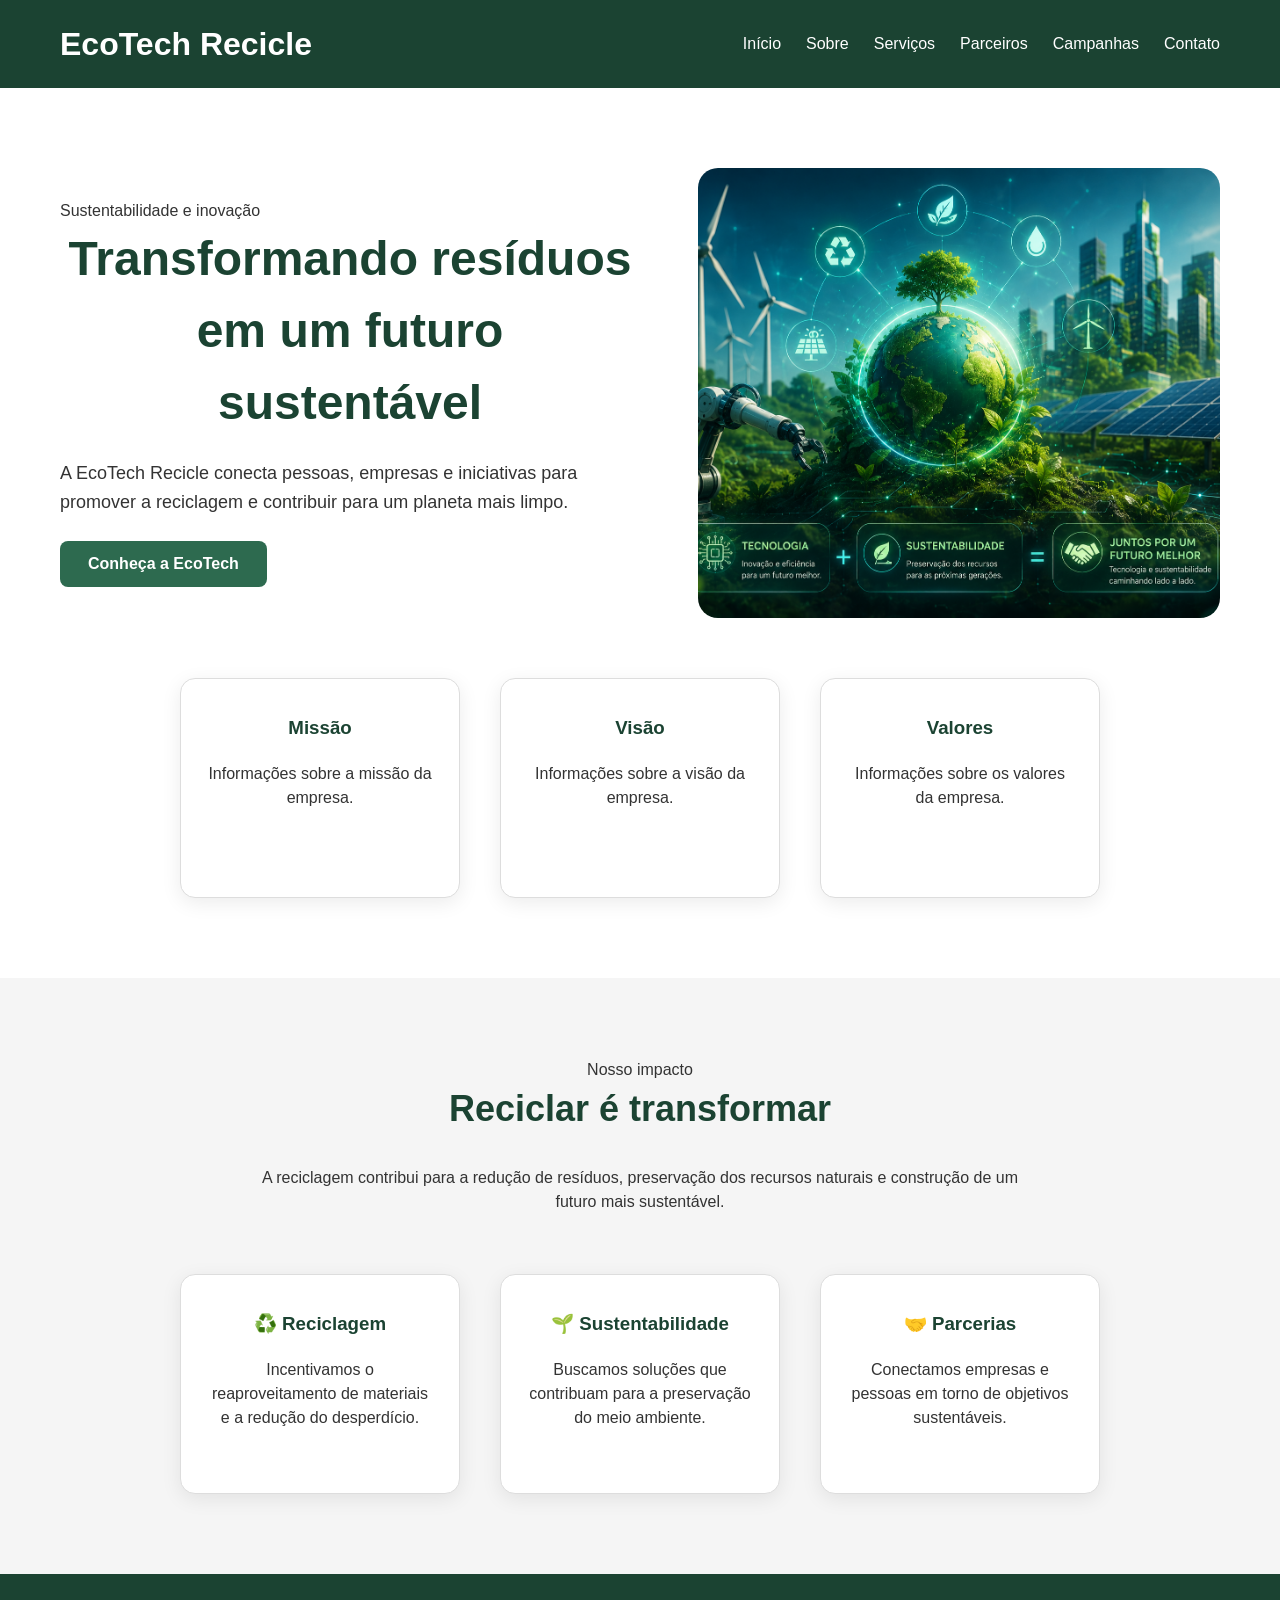
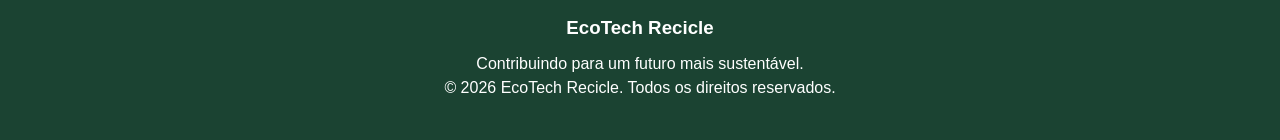
==== index.html @ 3d6a29d0 "Primeira versão do EcoTech" ====
<!DOCTYPE html>
<html lang="pt-BR">

<head>

    <meta charset="UTF-8">

    <meta name="viewport" content="width=device-width, initial-scale=1.0">

    <title>EcoTech Recicle</title>

    <link rel="stylesheet" href="style.css">

</head>

<body>

    <!-- =========================
         HEADER
    ========================== -->

    <header>

        <h1>EcoTech Recicle</h1>

        <nav>

            <a href="index.html">Início</a>

            <a href="sobre.html">Sobre</a>

            <a href="servicos.html">Serviços</a>

            <a href="parceiros.html">Parceiros</a>

            <a href="campanhas.html">Campanhas</a>

            <a href="contato.html">Contato</a>

        </nav>

    </header>


    <!-- =========================
         CONTEÚDO PRINCIPAL
    ========================== -->

    <main>

        <!-- HERO -->

        <section id="hero">

            <div class="hero-content">

                <div class="hero-text">

                    <span class="hero-subtitle">
                        Sustentabilidade e inovação
                    </span>

                    <h2>
                        Transformando resíduos em um futuro sustentável
                    </h2>

                    <p>
                        A EcoTech Recicle conecta pessoas, empresas e
                        iniciativas para promover a reciclagem e contribuir
                        para um planeta mais limpo.
                    </p>

                    <button id="btn-info">
                        Conheça a EcoTech
                    </button>

                </div>


                <div class="hero-image">

                    <img
                        src="img/base1.png"
                        alt="Materiais recicláveis e sustentabilidade"
                    >

                </div>

            </div>


            <div id="info-cards" class="cards">

                <div class="card">

                    <h3>Missão</h3>

                    <p>
                        Informações sobre a missão da empresa.
                    </p>

                </div>


                <div class="card">

                    <h3>Visão</h3>

                    <p>
                        Informações sobre a visão da empresa.
                    </p>

                </div>


                <div class="card">

                    <h3>Valores</h3>

                    <p>
                        Informações sobre os valores da empresa.
                    </p>

                </div>

            </div>

        </section>

        <section id="impact">

            <span class="hero-subtitle">
                Nosso impacto
            </span>

            <h2>
                Reciclar é transformar
            </h2>

            <p>
                A reciclagem contribui para a redução de resíduos,
                preservação dos recursos naturais e construção de
                um futuro mais sustentável.
            </p>

            <div class="cards">

                <div class="card">

                    <h3>♻️ Reciclagem</h3>

                    <p>
                        Incentivamos o reaproveitamento de materiais
                        e a redução do desperdício.
                    </p>

                </div>


                <div class="card">

                    <h3>🌱 Sustentabilidade</h3>

                    <p>
                        Buscamos soluções que contribuam para a
                        preservação do meio ambiente.
                    </p>

                </div>


                <div class="card">

                    <h3>🤝 Parcerias</h3>

                    <p>
                        Conectamos empresas e pessoas em torno de
                        objetivos sustentáveis.
                    </p>

                </div>

            </div>

        </section>

    </main>


    <!-- =========================
         FOOTER
    ========================== -->

    <footer>

        <h3>EcoTech Recicle</h3>

        <p>
            Contribuindo para um futuro mais sustentável.
        </p>

        <p>
            © 2026 EcoTech Recicle.
            Todos os direitos reservados.
        </p>

    </footer>


    <script src="script.js"></script>

</body>

</html>
---- style.css ----
/* =========================
   CONFIGURAÇÕES GERAIS
========================= */

* {
    margin: 0;
    padding: 0;
    box-sizing: border-box;
}

:root {
    --verde-escuro: #1b4332;
    --verde: #2d6a4f;
    --verde-claro: #52b788;

    --branco: #ffffff;
    --cinza-claro: #f5f5f5;
    --cinza: #dddddd;
    --texto: #333333;
}

html {
    scroll-behavior: smooth;
}

body {
    font-family: Arial, Helvetica, sans-serif;
    color: var(--texto);
    background: var(--branco);
    line-height: 1.5;
}


/* =========================
   HEADER
========================= */

header {
    display: flex;
    justify-content: space-between;
    align-items: center;

    padding: 20px 60px;

    background: var(--verde-escuro);
}

header h1 {
    color: var(--branco);
}

nav {
    display: flex;
    gap: 25px;
}

nav a {
    text-decoration: none;
    color: var(--branco);

    transition: 0.3s;
}

nav a:hover {
    color: var(--verde-claro);
}


/* =========================
   HERO
========================= */

#hero {
    padding: 80px 60px;
}

.hero-content {
    display: flex;
    justify-content: space-between;
    align-items: center;

    gap: 50px;
    margin-bottom: 60px;
}

.hero-text {
    width: 50%;
}

.hero-text h2 {
    font-size: 48px;
    color: var(--verde-escuro);

    margin-bottom: 20px;
}

.hero-text p {
    font-size: 18px;
    line-height: 1.6;
}

.hero-image {
    width: 45%;
    height: 450px;

    overflow: hidden;
    border-radius: 20px;
}

.hero-image img {
    width: 100%;
    height: 100%;

    object-fit: cover;
    display: block;
}

#impact {
    background: var(--cinza-claro);

    text-align: center;
}

#impact > p {
    margin-bottom: 20px;
}


/* =========================
   BOTÕES
========================= */

button {
    padding: 12px 25px;

    border: none;
    border-radius: 8px;

    background: var(--verde);
    color: var(--branco);

    font-size: 16px;

    cursor: pointer;

    transition: 0.3s;
}

button:hover {
    background: var(--verde-escuro);
}

#btn-info {
    margin-top: 25px;

    padding: 14px 28px;

    border: none;

    border-radius: 8px;

    background: var(--verde);

    color: var(--branco);

    font-size: 16px;

    font-weight: bold;

    cursor: pointer;

    transition: 0.3s;
}

#btn-info:hover {
    background: var(--verde-escuro);

    transform: translateY(-2px);
}

/* =========================
   CARDS
========================= */

.cards {
    display: flex;
    justify-content: center;

    gap: 40px;

    margin-top: 60px;
}

.card {
    width: 280px;
    min-height: 220px;

    padding: 35px 25px;

    background: var(--branco);

    border: 1px solid var(--cinza);

    border-radius: 15px;

    text-align: center;

    box-shadow: 0 5px 20px rgba(0, 0, 0, 0.08);

    transition: 0.3s;
}

.card:hover {
    transform: translateY(-8px);

    box-shadow: 0 10px 25px rgba(0, 0, 0, 0.12);
}

.card h3 {
    color: var(--verde-escuro);

    margin-bottom: 20px;
}

.card p {
    line-height: 1.5;
}


/* =========================
   SEÇÕES DAS PÁGINAS
========================= */

section {
    padding: 80px 60px;
}

section h2 {
    text-align: center;

    color: var(--verde-escuro);

    font-size: 36px;

    margin-bottom: 30px;
}

section > p {
    max-width: 800px;

    margin: 0 auto;

    text-align: center;
}

/* =========================
   MAIN
========================= */

main {
    min-height: 70vh;
}

/* =========================
   FOOTER
========================= */

footer {
    padding: 40px 60px;

    background: var(--verde-escuro);

    color: var(--branco);

    text-align: center;
}

footer h3 {
    margin-bottom: 10px;
}

/* =========================
   RESPONSIVIDADE
========================= */

@media (max-width: 768px) {

    header {
        flex-direction: column;

        gap: 20px;

        padding: 20px;
    }

    nav {
        flex-wrap: wrap;

        justify-content: center;

        gap: 15px;
    }


    #hero {
        padding: 50px 20px;
    }

    .hero-content {
        flex-direction: column;
    }

    .hero-text {
        width: 100%;

        text-align: center;
    }

    .hero-text h2 {
        font-size: 36px;
    }

    section {
        padding: 50px 20px;
    }

    section h2 {
        font-size: 30px;
    }

    .cards {
        flex-direction: column;

        align-items: center;

        gap: 25px;
    }

    .card {
        width: 90%;
    }


    footer {
        padding: 30px 20px;
    }

    .hero-subtitle {
        display: block;

        margin-bottom: 15px;

        color: var(--verde);

        font-weight: bold;

        text-transform: uppercase;

        font-size: 14px;

        letter-spacing: 1px;
    }

    .hero-subtitle {
        display: block;

        margin-bottom: 15px;

        color: var(--verde);

        font-weight: bold;

        text-transform: uppercase;

        font-size: 14px;

        letter-spacing: 1px;
    }
}
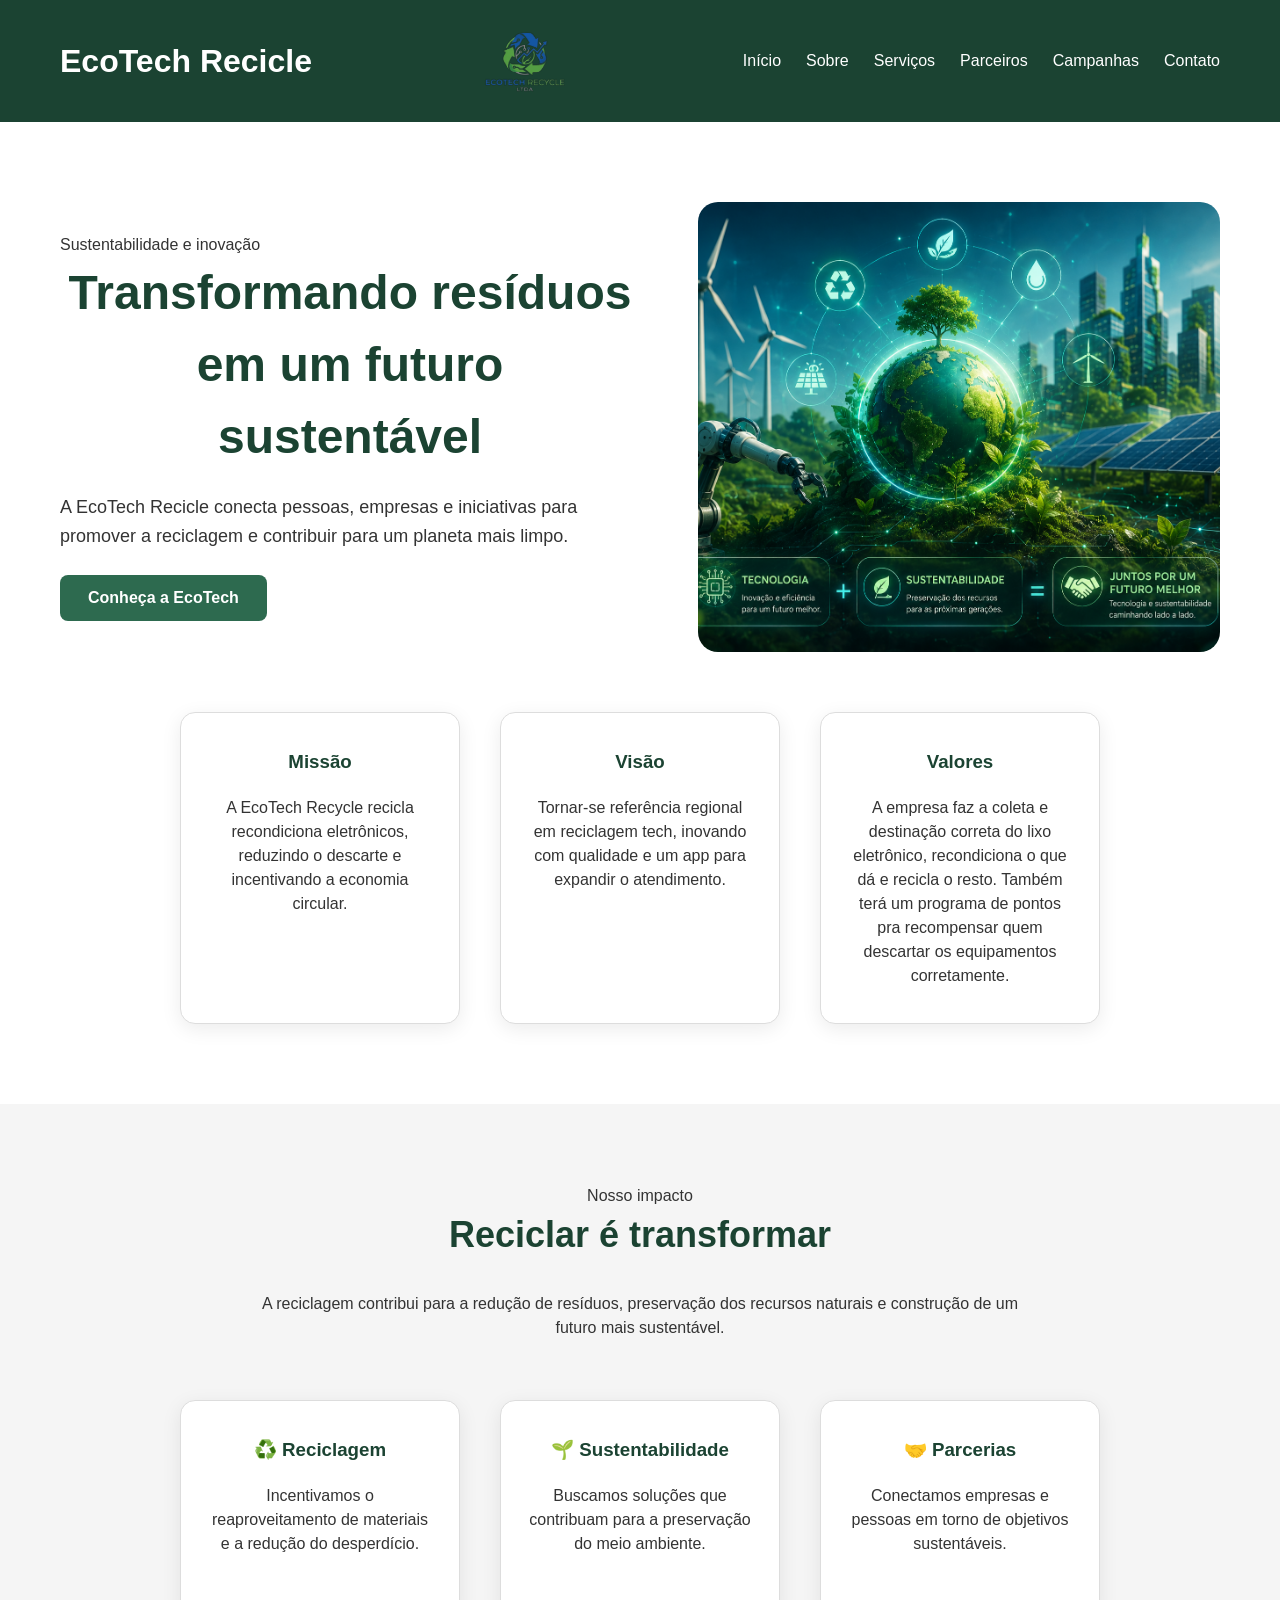
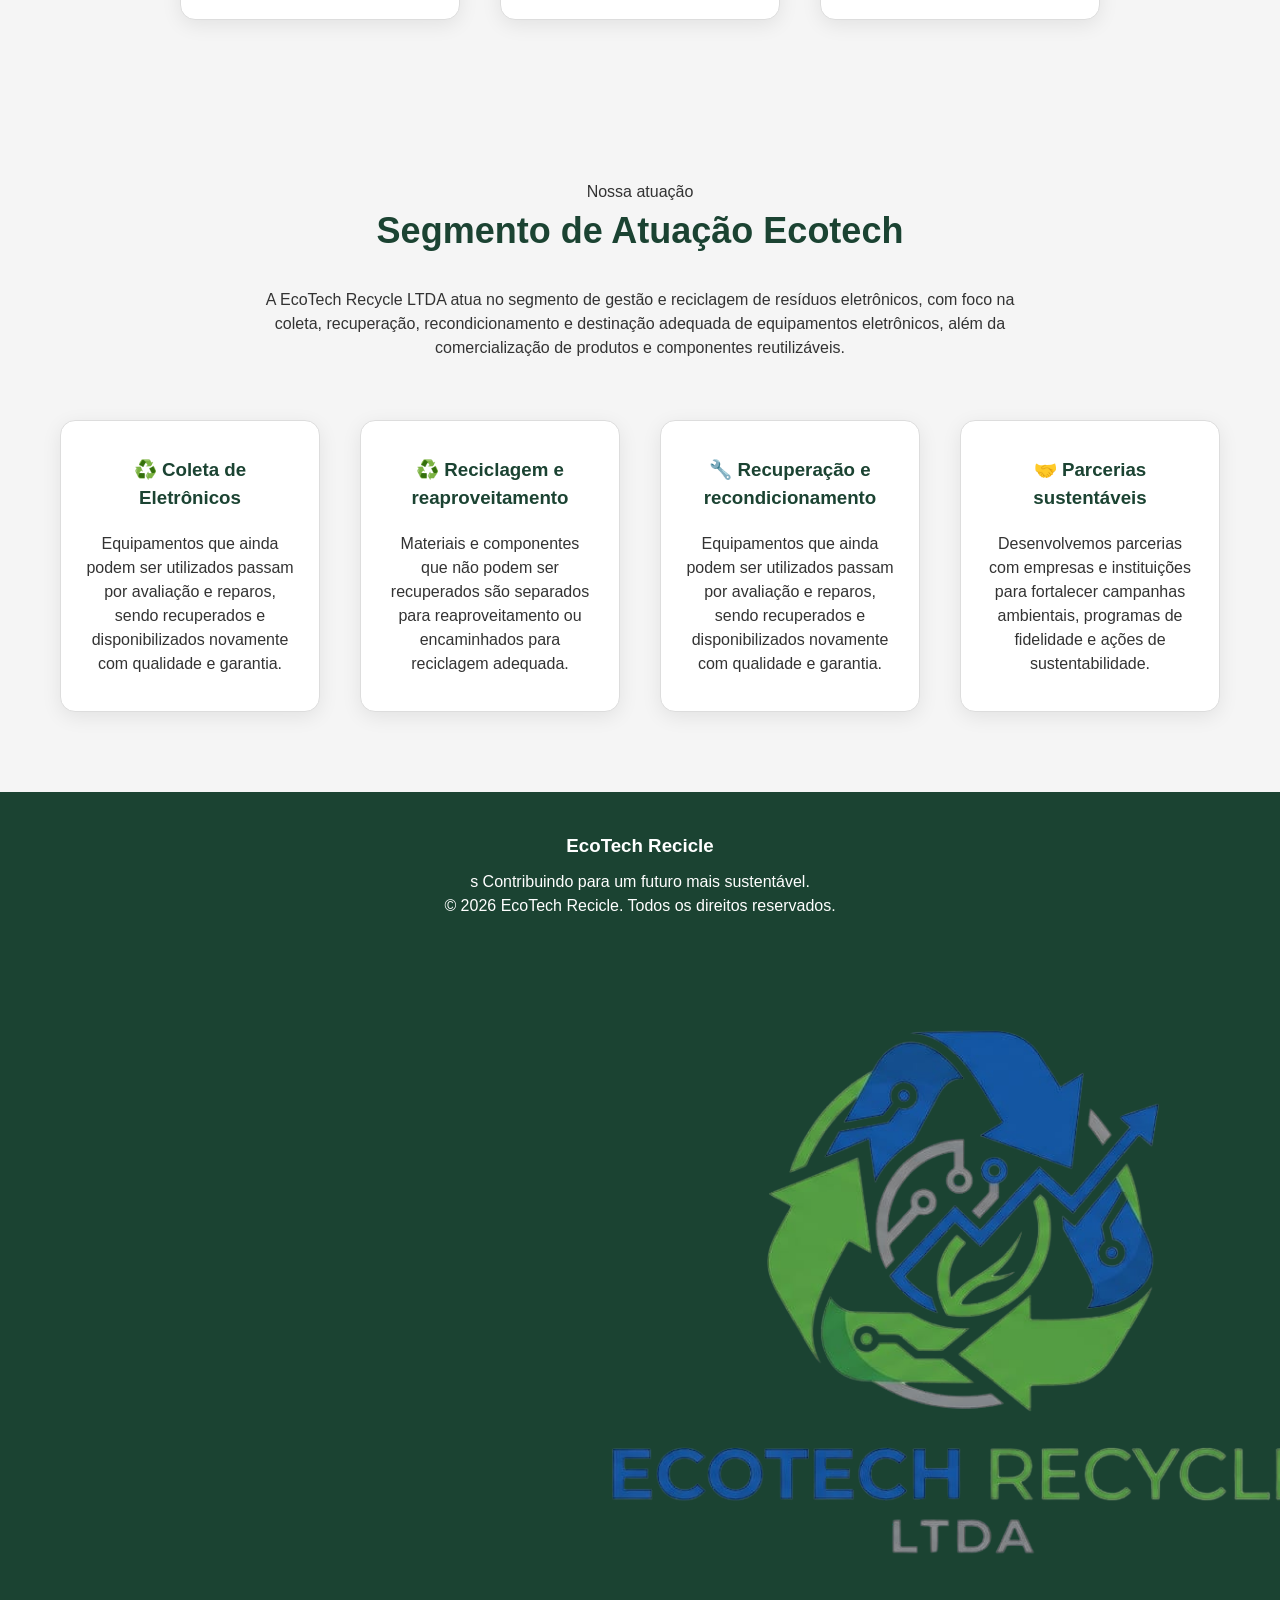
==== commit d20a4d70: "Segunda versão EcoTech" ====
--- a/index.html
+++ b/index.html
@@ -7,7 +7,7 @@
 
     <meta name="viewport" content="width=device-width, initial-scale=1.0">
 
-    <title>EcoTech Recicle</title>
+    <title>EcoTech Recycle</title>
 
     <link rel="stylesheet" href="style.css">
 
@@ -23,6 +23,10 @@
 
         <h1>EcoTech Recicle</h1>
 
+        <div class="logo">
+            <img src="img/logo.svg">
+        </div>
+
         <nav>
 
             <a href="index.html">Início</a>
@@ -40,11 +44,6 @@
         </nav>
 
     </header>
-
-
-    <!-- =========================
-         CONTEÚDO PRINCIPAL
-    ========================== -->
 
     <main>
 
@@ -96,7 +95,8 @@
                     <h3>Missão</h3>
 
                     <p>
-                        Informações sobre a missão da empresa.
+                        A EcoTech Recycle recicla recondiciona eletrônicos, 
+                        reduzindo o descarte e incentivando a economia circular. 
                     </p>
 
                 </div>
@@ -107,7 +107,8 @@
                     <h3>Visão</h3>
 
                     <p>
-                        Informações sobre a visão da empresa.
+                        Tornar-se referência regional em reciclagem tech, 
+                        inovando com qualidade e um app para expandir o atendimento. 
                     </p>
 
                 </div>
@@ -118,7 +119,9 @@
                     <h3>Valores</h3>
 
                     <p>
-                        Informações sobre os valores da empresa.
+                        A empresa faz a coleta e destinação correta do lixo eletrônico, 
+                        recondiciona o que dá e recicla o resto. 
+                        Também terá um programa de pontos pra recompensar quem descartar os equipamentos corretamente.
                     </p>
 
                 </div>
@@ -184,18 +187,78 @@
 
         </section>
 
+        <section id="segment">
+
+            <span clas="hero-subtitle">
+                Nossa atuação
+            </span>
+
+            <h2>
+                Segmento de Atuação Ecotech
+            </h2>
+
+            <p> 
+                A EcoTech Recycle LTDA atua no segmento de gestão e reciclagem de resíduos eletrônicos, 
+                com foco na coleta, recuperação, recondicionamento e destinação adequada de equipamentos eletrônicos, 
+                além da comercialização de produtos e componentes reutilizáveis.
+            </p>
+
+            <div class="cards">
+
+                <div class="card">
+
+                    <h3>♻️ Coleta de Eletrônicos</h3>
+
+                    <p>
+                        Equipamentos que ainda podem ser utilizados passam por avaliação e reparos, 
+                        sendo recuperados e disponibilizados novamente com qualidade e garantia.
+                    </p>
+
+                </div>
+
+                <div class="card">
+
+                    <h3>♻️ Reciclagem e reaproveitamento</h3>
+
+                    <p>
+                        Materiais e componentes que não podem ser recuperados são separados 
+                        para reaproveitamento ou encaminhados para reciclagem adequada.
+                    </p>
+
+                </div>
+
+                <div class="card">
+
+                    <h3>🔧 Recuperação e recondicionamento</h3>
+
+                    <p>
+                        Equipamentos que ainda podem ser utilizados passam por avaliação e reparos, 
+                        sendo recuperados e disponibilizados novamente com qualidade e garantia.
+                    </p>
+
+                </div>
+
+                <div class="card">
+
+                    <h3>🤝 Parcerias sustentáveis</h3>
+
+                    <p>
+                        Desenvolvemos parcerias com empresas e instituições para fortalecer campanhas ambientais, 
+                        programas de fidelidade e ações de sustentabilidade.
+                    </p>
+
+                </div>
+
+            </div>
+        </section>
+
     </main>
 
-
-    <!-- =========================
-         FOOTER
-    ========================== -->
-
     <footer>
 
         <h3>EcoTech Recicle</h3>
 
-        <p>
+        <p>s
             Contribuindo para um futuro mais sustentável.
         </p>
 
@@ -204,10 +267,13 @@
             Todos os direitos reservados.
         </p>
 
+        <div class="footer-logo">
+            <img src="img/logo.svg">
+        </div>
+
     </footer>
 
-
-    <script src="script.js"></script>
+    <script src="script.js" defer></script>
 
 </body>
 
--- a/style.css
+++ b/style.css
@@ -30,7 +30,6 @@
     line-height: 1.5;
 }
 
-
 /* =========================
    HEADER
 ========================= */
@@ -49,6 +48,21 @@
     color: var(--branco);
 }
 
+.header-image {
+    width: 45%;
+    height: 200px;
+
+    overflow: hidden;
+    border-radius: 20px;
+}
+
+.header-image img {
+    width: 50%;
+    height: 50%;
+
+    object-fit: cover;
+    display: block;
+}
 nav {
     display: flex;
     gap: 25px;
@@ -125,6 +139,829 @@
     margin-bottom: 20px;
 }
 
+#segment {
+    background: var(--cinza-claro);
+
+    text-align: center;
+}
+
+#segment > p {
+    margin-bottom: 20px;
+}
+
+/* =========================
+   SOBRE
+========================= */
+
+#information{
+    padding: 100px 60px;
+    text-align: center;
+}
+.information-header span {
+    font-size: 14px;
+    font-weight: bold;
+    letter-spacing: 2px;
+}
+
+.information-header h2 {
+    font-size: 40px;
+    margin: 15px 0;
+}
+
+.information-header p {
+    font-size: 18px;
+    margin-bottom: 50px;
+}
+
+#processo {
+    padding: 100px 60px;
+    text-align: center;
+}
+
+.processo-header span {
+    font-size: 14px;
+    font-weight: bold;
+    letter-spacing: 2px;
+}
+
+.processo-header h2 {
+    font-size: 40px;
+    margin: 15px 0;
+}
+
+.processo-header p {
+    font-size: 18px;
+    margin-bottom: 50px;
+}
+
+.equipamentos {
+    display: flex;
+    justify-content: center;
+    gap: 25px;
+}
+
+.equipamento {
+    width: 180px;
+    height: 150px;
+
+    border: 1px solid #ddd;
+    border-radius: 15px;
+
+    background: white;
+
+    display: flex;
+    flex-direction: column;
+    align-items: center;
+    justify-content: center;
+
+    gap: 10px;
+
+    cursor: pointer;
+
+    transition: 0.3s;
+}
+
+.equipamento:hover {
+    transform: translateY(-6px);
+}
+
+.equipamento-icon {
+    font-size: 40px;
+}
+
+.equipamento span:last-child {
+    font-size: 16px;
+    font-weight: bold;
+}
+
+#processo-display {
+    max-width: 700px;
+    min-height: 250px;
+
+    margin: 50px auto 0;
+
+    padding: 40px;
+
+    border: 1px solid #ddd;
+    border-radius: 20px;
+
+    display: flex;
+    align-items: center;
+    justify-content: center;
+}
+
+.processo-placeholder span {
+    font-size: 40px;
+}
+
+.processo-placeholder h3 {
+    font-size: 24px;
+    margin: 15px 0 10px;
+}
+
+.processo-placeholder p {
+    font-size: 16px;
+    line-height: 1.6;
+}
+
+.processo-etapa {
+    text-align: center;
+
+    animation: aparecerEtapa 0.5s ease;
+}
+
+@keyframes aparecerEtapa {
+
+    from {
+        opacity: 0;
+        transform: translateY(15px);
+    }
+
+    to {
+        opacity: 1;
+        transform: translateY(0);
+    }
+
+}
+
+.progresso {
+    display: flex;
+    align-items: center;
+    justify-content: center;
+
+    margin-bottom: 35px;
+}
+
+.ponto {
+    width: 12px;
+    height: 12px;
+
+    border-radius: 50%;
+
+    background: #ddd;
+
+    transition: 0.3s;
+}
+
+.ponto.ativo {
+    background: #087f5b;
+
+    transform: scale(1.3);
+}
+
+.linha {
+    width: 60px;
+    height: 2px;
+
+    background: #ddd;
+}
+
+.equipamento-selecionado {
+    margin-bottom: 20px;
+
+    font-size: 14px;
+
+    opacity: 0.8;
+}
+
+.equipamento-selecionado strong {
+    font-weight: bold;
+}
+
+.diferenciais {
+    padding: 80px 60px;
+    text-align: center;
+}
+
+.diferenciais h2 {
+    font-size: 32px;
+    margin-bottom: 15px;
+}
+
+.diferenciais-intro {
+    max-width: 700px;
+    margin: 0 auto 40px;
+    font-size: 17px;
+}
+
+.diferenciais-cards {
+    display: flex;
+    justify-content: center;
+    gap: 25px;
+    flex-wrap: wrap;
+}
+
+.diferencial-card {
+    width: 230px;
+    min-height: 260px;
+
+    padding: 30px 25px;
+
+    border: 1px solid #ddd;
+    border-radius: 15px;
+
+    background: white;
+
+    transition: transform 0.3s ease,
+                box-shadow 0.3s ease;
+}
+
+.diferencial-card:hover {
+    transform: translateY(-8px);
+
+    box-shadow: 0 10px 25px rgba(0, 0, 0, 0.08);
+}
+
+.diferencial-icon {
+    display: block;
+
+    font-size: 38px;
+
+    margin-bottom: 20px;
+}
+
+.diferencial-card h3 {
+    margin-bottom: 15px;
+
+    font-size: 19px;
+}
+
+.diferencial-card p {
+    font-size: 14px;
+
+    line-height: 1.6;
+}
+
+.futuro {
+    padding: 80px 60px;
+    text-align: center;
+}
+
+.futuro h2 {
+    font-size: 32px;
+    margin-bottom: 40px;
+}
+
+.futuro-conteudo {
+    max-width: 900px;
+    margin: 0 auto;
+
+    display: flex;
+    align-items: center;
+    justify-content: center;
+
+    gap: 50px;
+}
+
+.futuro-texto {
+    max-width: 550px;
+
+    text-align: left;
+}
+
+.futuro-texto h3 {
+    font-size: 26px;
+    margin-bottom: 20px;
+}
+
+.futuro-texto p {
+    font-size: 16px;
+    line-height: 1.7;
+    margin-bottom: 15px;
+}
+
+.futuro-destaque {
+    width: 220px;
+    min-height: 180px;
+
+    padding: 30px;
+
+    border-radius: 18px;
+
+    border: 1px solid #ddd;
+
+    display: flex;
+    flex-direction: column;
+
+    align-items: center;
+    justify-content: center;
+
+    gap: 20px;
+
+    transition: transform 0.3s ease,
+                box-shadow 0.3s ease;
+}
+
+.futuro-destaque:hover {
+    transform: translateY(-6px);
+
+    box-shadow: 0 10px 25px rgba(0, 0, 0, 0.08);
+}
+
+.futuro-destaque span {
+    font-size: 45px;
+}
+
+.futuro-destaque strong {
+    font-size: 16px;
+    line-height: 1.5;
+}
+
+.sobre-final {
+    padding: 70px 20px;
+
+    text-align: center;
+
+    margin-top: 20px;
+}
+
+.sobre-final h2 {
+    font-size: 28px;
+    margin-bottom: 15px;
+}
+
+.sobre-final p {
+    max-width: 600px;
+
+    margin: 0 auto 25px;
+
+    line-height: 1.6;
+}
+
+.btn-final {
+    display: inline-block;
+
+    padding: 14px 28px;
+
+    background: #087f5b;
+    color: white;
+
+    text-decoration: none;
+
+    border-radius: 8px;
+
+    font-weight: bold;
+
+    transition: 0.3s;
+}
+
+.btn-final:hover {
+    transform: translateY(-3px);
+
+    box-shadow: 0 8px 20px rgba(0, 0, 0, 0.12);
+}
+
+/* ============================= */
+/*        SERVIÇOS - INTRO        */
+/* ============================= */
+
+.servicos-intro {
+    padding: 80px 60px 60px;
+    text-align: center;
+}
+
+.servicos-intro h1 {
+    font-size: 40px;
+    margin-bottom: 20px;
+}
+
+.servicos-intro p {
+    max-width: 700px;
+    margin: 0 auto 40px;
+    font-size: 17px;
+    line-height: 1.6;
+}
+
+.servicos-horario {
+    display: flex;
+    justify-content: center;
+    gap: 25px;
+    flex-wrap: wrap;
+}
+
+.servicos-horario div {
+    width: 250px;
+    padding: 20px;
+
+    border: 1px solid #ddd;
+    border-radius: 15px;
+
+    display: flex;
+    flex-direction: column;
+    gap: 8px;
+
+    transition: 0.3s;
+}
+
+.servicos-horario div:hover {
+    transform: translateY(-5px);
+
+    box-shadow: 0 8px 20px rgba(0, 0, 0, 0.08);
+}
+
+.servicos-horario strong {
+    font-size: 16px;
+}
+
+.servicos-horario span {
+    font-size: 14px;
+}
+
+
+/* ============================= */
+/*        CALENDÁRIO              */
+/* ============================= */
+
+.calendario {
+    padding: 60px;
+    text-align: center;
+}
+
+.calendario h2 {
+    font-size: 32px;
+    margin-bottom: 10px;
+}
+
+.calendario > p {
+    margin-bottom: 35px;
+}
+
+.tabela-container {
+    max-width: 1100px;
+    margin: 0 auto;
+
+    overflow-x: auto;
+
+    border-radius: 15px;
+}
+
+table {
+    width: 100%;
+    border-collapse: collapse;
+
+    background: white;
+}
+
+th,
+td {
+    padding: 18px 15px;
+
+    border-bottom: 1px solid #ddd;
+
+    text-align: left;
+}
+
+th {
+    font-size: 14px;
+}
+
+td {
+    font-size: 14px;
+}
+
+tbody tr {
+    transition: 0.2s;
+}
+
+tbody tr:hover {
+    transform: scale(1.01);
+}
+
+
+/* ============================= */
+/*       SOLICITAR COLETA         */
+/* ============================= */
+
+.solicitar-coleta {
+    max-width: 850px;
+
+    margin: 50px auto;
+
+    padding: 50px 40px;
+
+    text-align: center;
+
+    border: 1px solid #ddd;
+    border-radius: 20px;
+}
+
+.solicitar-coleta h2 {
+    font-size: 30px;
+    margin-bottom: 15px;
+}
+
+.solicitar-coleta p {
+    max-width: 600px;
+
+    margin: 0 auto 25px;
+
+    line-height: 1.6;
+}
+
+.btn-coleta {
+    display: inline-block;
+
+    padding: 14px 28px;
+
+    background: #087f5b;
+    color: white;
+
+    text-decoration: none;
+
+    border-radius: 8px;
+
+    font-weight: bold;
+
+    transition: 0.3s;
+}
+
+.btn-coleta:hover {
+    transform: translateY(-3px);
+
+    box-shadow: 0 8px 20px rgba(0, 0, 0, 0.12);
+}
+
+
+/* ============================= */
+/*           ATENÇÃO              */
+/* ============================= */
+
+.aviso-coleta {
+    max-width: 850px;
+
+    margin: 30px auto;
+
+    padding: 25px 30px;
+
+    border-left: 4px solid #087f5b;
+
+    background: #f7f7f7;
+
+    border-radius: 8px;
+}
+
+.aviso-coleta h2 {
+    font-size: 20px;
+
+    margin-bottom: 10px;
+}
+
+.aviso-coleta p {
+    line-height: 1.6;
+}
+
+/* ============================= */
+/*        CHAMADA FINAL           */
+/* ============================= */
+
+.servicos-final {
+    padding: 70px 20px;
+
+    text-align: center;
+}
+
+.servicos-final h2 {
+    font-size: 28px;
+
+    margin-bottom: 10px;
+}
+
+.servicos-final p {
+    font-size: 17px;
+}
+
+/* ============================= */
+/*          CONTATO              */
+/* ============================= */
+
+.contato-intro {
+    padding: 80px 60px 50px;
+    text-align: center;
+}
+
+.contato-intro h1 {
+    font-size: 40px;
+    margin-bottom: 20px;
+}
+
+.contato-intro p {
+    max-width: 700px;
+    margin: 0 auto;
+
+    font-size: 17px;
+    line-height: 1.6;
+}
+
+
+/* ============================= */
+/*      INFORMAÇÕES              */
+/* ============================= */
+
+.contato-informacoes {
+    max-width: 1100px;
+
+    margin: 20px auto 60px;
+    padding: 0 30px;
+
+    display: flex;
+    justify-content: center;
+    gap: 20px;
+
+    flex-wrap: wrap;
+}
+
+.contato-card {
+    width: 210px;
+
+    padding: 30px 20px;
+
+    text-align: center;
+
+    border: 1px solid #ddd;
+    border-radius: 15px;
+
+    transition: 0.3s;
+}
+
+.contato-card:hover {
+    transform: translateY(-6px);
+
+    box-shadow: 0 8px 20px rgba(0, 0, 0, 0.08);
+}
+
+.contato-card span {
+    display: block;
+
+    font-size: 35px;
+
+    margin-bottom: 15px;
+}
+
+.contato-card h2 {
+    font-size: 18px;
+
+    margin-bottom: 10px;
+}
+
+.contato-card p {
+    font-size: 14px;
+
+    line-height: 1.5;
+}
+
+
+/* ============================= */
+/*        FORMULÁRIO              */
+/* ============================= */
+
+.contato-formulario {
+    max-width: 750px;
+
+    margin: 0 auto 70px;
+    padding: 45px;
+
+    border: 1px solid #ddd;
+    border-radius: 20px;
+}
+
+.formulario-texto {
+    text-align: center;
+
+    margin-bottom: 35px;
+}
+
+.formulario-texto h2 {
+    font-size: 30px;
+
+    margin-bottom: 10px;
+}
+
+.formulario-texto p {
+    line-height: 1.6;
+}
+
+
+.contato-formulario form {
+    display: flex;
+    flex-direction: column;
+
+    gap: 10px;
+}
+
+.contato-formulario label {
+    font-size: 14px;
+
+    font-weight: bold;
+
+    margin-top: 8px;
+}
+
+.contato-formulario input,
+.contato-formulario select,
+.contato-formulario textarea {
+    width: 100%;
+
+    padding: 13px 15px;
+
+    border: 1px solid #ccc;
+
+    border-radius: 8px;
+
+    font-family: inherit;
+
+    font-size: 14px;
+
+    box-sizing: border-box;
+
+    outline: none;
+
+    transition: 0.2s;
+}
+
+.contato-formulario input:focus,
+.contato-formulario select:focus,
+.contato-formulario textarea:focus {
+    border-color: #087f5b;
+}
+
+.contato-formulario textarea {
+    resize: vertical;
+}
+
+.contato-formulario button {
+    margin-top: 15px;
+
+    padding: 14px 25px;
+
+    border: none;
+
+    border-radius: 8px;
+
+    background: #087f5b;
+
+    color: white;
+
+    font-weight: bold;
+
+    font-size: 15px;
+
+    cursor: pointer;
+
+    transition: 0.3s;
+}
+
+.contato-formulario button:hover {
+    transform: translateY(-3px);
+
+    box-shadow: 0 8px 20px rgba(0, 0, 0, 0.12);
+}
+
+
+/* ============================= */
+/*        CHAMADA FINAL           */
+/* ============================= */
+
+.contato-final {
+    padding: 70px 20px;
+
+    text-align: center;
+}
+
+.contato-final h2 {
+    font-size: 28px;
+
+    margin-bottom: 10px;
+}
+
+.contato-final p {
+    font-size: 17px;
+
+    margin-bottom: 25px;
+}
+
+.contato-final a {
+    display: inline-block;
+
+    padding: 14px 28px;
+
+    background: #087f5b;
+
+    color: white;
+
+    text-decoration: none;
+
+    border-radius: 8px;
+
+    font-weight: bold;
+
+    transition: 0.3s;
+}
+
+.contato-final a:hover {
+    transform: translateY(-3px);
+
+    box-shadow: 0 8px 20px rgba(0, 0, 0, 0.12);
+}
 
 /* =========================
    BOTÕES
@@ -279,6 +1116,25 @@
     margin-bottom: 10px;
 }
 
+.logo {
+    display: flex;
+    align-items: center;
+    gap: 12px;
+}
+
+.logo img {
+    width: 90px;
+    height: auto;
+    display: block;
+}
+
+.footer-logo {
+    width: 120px;
+    height: auto;
+    margin: 0 auto 20px;
+    display: block;
+}   
+
 /* =========================
    RESPONSIVIDADE
 ========================= */
@@ -361,7 +1217,7 @@
         letter-spacing: 1px;
     }
 
-    .hero-subtitle {
+    .sobre-subtitle{
         display: block;
 
         margin-bottom: 15px;
